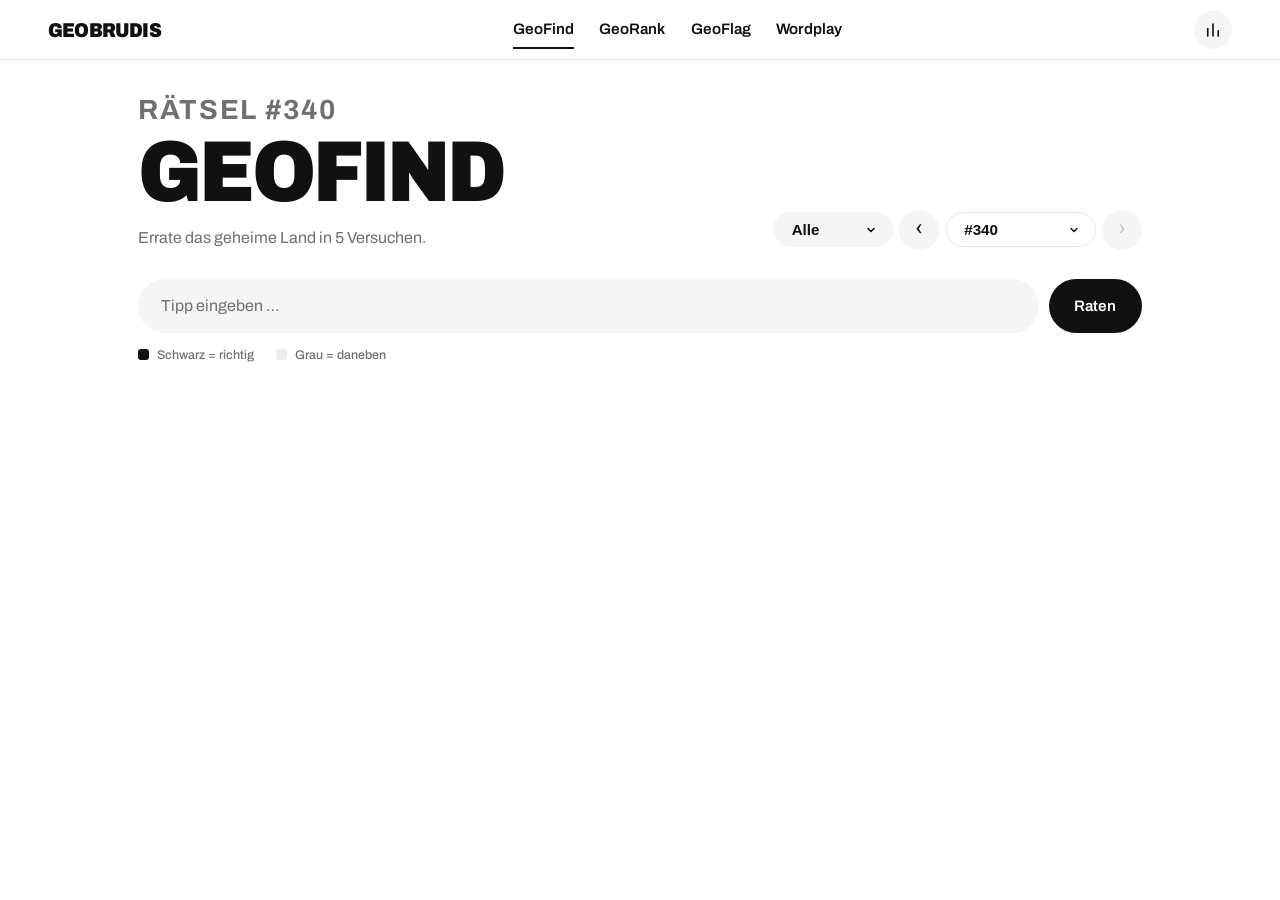
==== geoquiz/index.html @ 546e3125 "Wordplay: Tipp-Knopf Verrät ein Wort auf halbem Weg zum Ziel: liegt der beste eigene Treffer auf Ran" ====
<!doctype html>
<html lang="de">
<head>
<meta charset="utf-8">
<meta name="viewport" content="width=device-width, initial-scale=1, maximum-scale=1, user-scalable=no, viewport-fit=cover">
<title>Geobrudis</title>
<meta name="description" content="Vier tägliche Rätsel: Errate das geheime Land, den Spitzenplatz eines Landes, die Flagge — und bei Wordplay das gesuchte Wort.">
<link rel="icon" href="icon.svg" type="image/svg+xml">
<link rel="icon" href="apple-touch-icon.png" sizes="180x180">
<link rel="apple-touch-icon" href="apple-touch-icon.png">
<link rel="manifest" href="manifest.webmanifest">
<meta name="theme-color" content="#ffffff">
<meta name="apple-mobile-web-app-title" content="Geobrudis">
<meta name="application-name" content="Geobrudis">
<meta name="apple-mobile-web-app-capable" content="yes">
<meta name="mobile-web-app-capable" content="yes">
<meta name="apple-mobile-web-app-status-bar-style" content="default">
<link rel="preconnect" href="https://fonts.googleapis.com">
<link rel="preconnect" href="https://fonts.gstatic.com" crossorigin>
<link rel="stylesheet" href="https://fonts.googleapis.com/css2?family=Archivo:wdth,wght@62..125,400..900&display=swap" media="print" onload="this.media='all'">
<link rel="stylesheet" href="style.css">
</head>
<body>
<header class="top">
  <div class="brand">
    <img class="brand-logo" src="logo.svg" alt="Geobrudis" onload="this.closest('.brand').classList.add('has-logo')" onerror="this.remove()">
    <span class="brand-text">Geobrudis</span>
  </div>
  <nav class="tabs" role="tablist">
    <button class="tab active" data-view="daily" role="tab">GeoFind</button>
    <button class="tab" data-view="rankle" role="tab">GeoRank</button>
    <button class="tab" data-view="flag" role="tab">GeoFlag</button>
    <button class="tab" data-view="word" role="tab">Wordplay</button>
  </nav>
  <div class="top-actions">
    <button class="icon-btn" id="btn-stats" title="Statistik" aria-label="Statistik"><svg width="18" height="18" viewBox="0 0 24 24" fill="none" stroke="currentColor" stroke-width="2.2" stroke-linecap="round"><path d="M5 20V10M12 20V4M19 20v-7"/></svg></button>
  </div>
</header>

<main>
  <!-- ================= Land des Tages ================= -->
  <section id="view-daily" class="view active">
    <div class="view-head">
      <div>
        <h1 class="display"><span id="daily-num" class="num"></span>GeoFind</h1>
        <p class="sub" id="daily-sub">Errate das geheime Land in 5 Versuchen.</p>
      </div>
      <div class="nav" aria-label="Rätsel-Navigation">
        <select class="nav-pick nav-filter" id="daily-filter" aria-label="Filter">
          <option value="all">Alle</option>
          <option value="solved">Gelöst</option>
          <option value="open">Ungelöst</option>
        </select>
        <button class="nav-btn" id="daily-prev" aria-label="Vorheriges Rätsel">‹</button>
        <select class="nav-pick" id="daily-pick" aria-label="Rätsel wählen"></select>
        <button class="nav-btn" id="daily-next" aria-label="Nächstes Rätsel">›</button>
      </div>
    </div>

    <form id="guess-form" class="guess-form" autocomplete="off" role="search">
      <div class="combo">
        <input id="guess-input" type="search" name="q" placeholder="Tipp eingeben …" aria-label="Tipp" role="combobox" aria-autocomplete="list" autocomplete="off" autocorrect="off" autocapitalize="off" spellcheck="false" enterkeyhint="go" data-lpignore="true" data-1p-ignore data-form-type="other">
        <ul id="suggest" class="suggest" hidden></ul>
      </div>
      <button type="submit" class="primary" id="guess-btn">Raten</button>
    </form>
    <div class="legend">
      <span><i class="sq ok"></i> Schwarz = richtig</span>
      <span><i class="sq miss"></i> Grau = daneben</span>
    </div>

    <div id="daily-result" class="result" hidden></div>

    <div id="guesses" class="guesses"></div>
  </section>

  <!-- ================= GeoRankle ================= -->
  <section id="view-rankle" class="view">
    <div class="view-head">
      <div>
        <h1 class="display"><span id="rankle-num" class="num"></span>GeoRank</h1>
        <p class="sub">In welcher Kategorie steht das Land weltweit am weitesten vorn?</p>
      </div>
      <div class="nav" aria-label="Rätsel-Navigation">
        <select class="nav-pick nav-filter" id="rankle-filter" aria-label="Filter">
          <option value="all">Alle</option>
          <option value="solved">Gelöst</option>
          <option value="open">Ungelöst</option>
        </select>
        <button class="nav-btn" id="rankle-prev" aria-label="Vorheriges Rätsel">‹</button>
        <select class="nav-pick" id="rankle-pick" aria-label="Rätsel wählen"></select>
        <button class="nav-btn" id="rankle-next" aria-label="Nächstes Rätsel">›</button>
      </div>
    </div>

    <div id="rankle-board" class="rankle-board">
      <div class="rankle-status">
        <div class="rounds" id="rankle-rounds"></div>
        <div class="score"><strong id="rankle-score">0</strong>/ 800 Punkte</div>
      </div>

      <div class="flag-card" id="flag-card">
        <div class="flag-wrap" id="flag-wrap"></div>
        <div class="flag-meta">
          <h2 id="rankle-country" class="display"></h2>
          <p class="muted" id="rankle-country-sub"></p>
        </div>
      </div>

      <div id="cat-grid" class="cat-grid"></div>

    </div>

    <div id="rankle-result" class="result" hidden></div>
  </section>

  <!-- ================= GeoFlag ================= -->
  <section id="view-flag" class="view">
    <div class="view-head">
      <div>
        <h1 class="display"><span id="flag-num" class="num"></span>GeoFlag</h1>
        <p class="sub">Welches Land gehört zur Flagge?</p>
      </div>
      <div class="nav" aria-label="Rätsel-Navigation">
        <select class="nav-pick nav-filter" id="flag-filter" aria-label="Filter">
          <option value="all">Alle</option>
          <option value="solved">Gelöst</option>
          <option value="open">Ungelöst</option>
        </select>
        <button class="nav-btn" id="flag-prev" aria-label="Vorheriges Rätsel">‹</button>
        <select class="nav-pick" id="flag-pick" aria-label="Rätsel wählen"></select>
        <button class="nav-btn" id="flag-next" aria-label="Nächstes Rätsel">›</button>
      </div>
    </div>

    <div id="flag-board">
      <div class="rankle-status">
        <div class="rounds" id="flag-rounds"></div>
        <div class="score"><strong id="flag-score">0</strong>/ 10 richtig</div>
      </div>
      <div class="flag-card flag-quiz">
        <div class="flag-wrap" id="flag-quiz-wrap"></div>
        <div class="flag-meta">
          <h2 id="flag-quiz-title" class="display">Runde 1</h2>
          <p class="muted" id="flag-quiz-sub"></p>
        </div>
      </div>
      <div id="flag-answers" class="answers"></div>
    </div>

    <div id="flag-result" class="result" hidden></div>
  </section>

  <!-- ================= Wordplay ================= -->
  <section id="view-word" class="view">
    <div class="view-head">
      <div>
        <h1 class="display"><span id="word-num" class="num"></span>Wordplay</h1>
        <p class="sub">Errate das Wort. Je kleiner die Zahl, desto näher die Bedeutung.</p>
      </div>
      <div class="nav" aria-label="Rätsel-Navigation">
        <select class="nav-pick nav-filter" id="word-filter" aria-label="Filter">
          <option value="all">Alle</option>
          <option value="solved">Gelöst</option>
          <option value="open">Ungelöst</option>
        </select>
        <button class="nav-btn" id="word-prev" aria-label="Vorheriges Rätsel">‹</button>
        <select class="nav-pick" id="word-pick" aria-label="Rätsel wählen"></select>
        <button class="nav-btn" id="word-next" aria-label="Nächstes Rätsel">›</button>
      </div>
    </div>

    <form id="word-form" class="guess-form" autocomplete="off" role="search">
      <div class="combo">
        <input id="word-input" type="search" name="w" placeholder="lädt …" aria-label="Wort" disabled autocomplete="off" autocorrect="off" autocapitalize="off" spellcheck="false" enterkeyhint="go" data-lpignore="true" data-1p-ignore data-form-type="other">
      </div>
      <button type="submit" class="primary" id="word-btn" disabled>Raten</button>
      <button type="button" class="ghost" id="word-tip" disabled>Tipp</button>
      <button type="button" class="ghost" id="word-give" disabled>Auflösen</button>
    </form>

    <div id="word-list" class="wordlist"></div>

    <div id="word-result" class="result" hidden></div>
  </section>
</main>

<!-- Modals -->
<div class="modal" id="modal-stats" hidden>
  <div class="modal-box">
    <button class="modal-close" data-close>✕</button>
    <div id="stats-content"></div>
  </div>
</div>

<div id="toast" class="toast" hidden></div>

<script src="data.js"></script>
<script src="map.js"></script>
<script src="app.js"></script>
</body>
</html>
---- geoquiz/style.css ----
/* GeoQuiz – Look angelehnt an nike.com: Weiß, Schwarz, Grau, Volt als Akzent,
   große Versal-Headlines, Pill-Buttons, kaum Rahmen, viel Weißraum. */
:root {
  --bg: #ffffff;
  --surface: #f5f5f5;
  --surface2: #ececec;
  --line: #e5e5e5;
  --text: #111111;
  --muted: #707072;
  --volt: #d9ff3d;
  --volt-deep: #c4f000;
  --red: #d33a1a;
  --miss-text: #6e6e73;
  --pill: 999px;
  --r: 12px;
  --font: "Archivo", "Helvetica Now Display", "Helvetica Neue", Helvetica, Arial, sans-serif;
  color-scheme: light;
}

* { box-sizing: border-box; }
html, body { margin: 0; padding: 0; }
html { touch-action: manipulation; -webkit-text-size-adjust: 100%; }
body {
  font-family: var(--font);
  background: var(--bg);
  color: var(--text);
  min-height: 100vh;
  line-height: 1.5;
  font-size: 16px;
  -webkit-font-smoothing: antialiased;
}
button { font: inherit; cursor: pointer; touch-action: manipulation; -webkit-tap-highlight-color: transparent; color: inherit; }
input { font: inherit; }
h1, h2, h3 { margin: 0; text-wrap: balance; }
.muted { color: var(--muted); }
[hidden] { display: none !important; }
:focus-visible { outline: 2px solid var(--text); outline-offset: 3px; }
@media (prefers-reduced-motion: reduce) { *, *::before, *::after { animation: none !important; transition: none !important; } }

/* Typografie ---------------------------------------------------------- */
.display {
  font-weight: 900; text-transform: uppercase; letter-spacing: -.03em; line-height: .92;
  font-variation-settings: "wdth" 88;
}
.eyebrow { font-size: .75rem; font-weight: 600; text-transform: uppercase; letter-spacing: .12em; color: var(--muted); }

/* Header ------------------------------------------------------------- */
.top {
  display: flex; align-items: center; gap: 1.5rem;
  height: 60px; padding: 0 clamp(1rem, 4vw, 3rem);
  background: var(--bg); border-bottom: 1px solid var(--line);
  position: sticky; top: 0; z-index: 10;
}
.brand { display: flex; align-items: center; font-weight: 900; font-size: 1.25rem; letter-spacing: -.04em; text-transform: uppercase; white-space: nowrap; font-variation-settings: "wdth" 88; }
/* Liegt geoquiz/logo.svg (oder .png/.webp) vor, ersetzt es den Schriftzug */
.brand-logo { display: none; height: 30px; width: auto; max-width: 180px; }
.brand.has-logo .brand-logo { display: block; }
.brand.has-logo .brand-text { display: none; }
.tabs { display: flex; gap: 1.6rem; margin: 0 auto; }
.tab {
  border: 0; background: none; padding: .4rem 0; font-weight: 600; font-size: .95rem; white-space: nowrap;
  color: var(--text); position: relative;
}
.tab::after { content: ""; position: absolute; left: 0; right: 0; bottom: -2px; height: 2px; background: var(--text); transform: scaleX(0); transition: transform .18s ease; transform-origin: left; }
.tab:hover::after, .tab.active::after { transform: scaleX(1); }
.top-actions { display: flex; gap: .4rem; }
.icon-btn { border: 0; background: var(--surface); color: var(--text); border-radius: 50%; width: 38px; height: 38px; font-size: 1rem; display: grid; place-items: center; transition: background .15s; }
.icon-btn:hover { background: var(--surface2); }

/* Als Homescreen-App (iOS standalone) Platz für Statusleiste und Home-Indikator */
@supports (padding: env(safe-area-inset-top)) {
  .top { padding-top: env(safe-area-inset-top); height: calc(60px + env(safe-area-inset-top)); }
  main { padding-bottom: calc(4rem + env(safe-area-inset-bottom)); }
}

main { max-width: 1100px; margin: 0 auto; padding: 0 clamp(1rem, 4vw, 3rem) 4rem; }
.view { display: none; }
.view.active { display: block; }

/* Hero je Ansicht ----------------------------------------------------- */
.view-head { display: flex; justify-content: space-between; align-items: flex-end; gap: 1.5rem; flex-wrap: wrap; padding: 2.4rem 0 1.4rem; }
.view-head h1 { font-size: clamp(2.6rem, 8vw, 5.4rem); }
.view-head h1 .num { display: block; font-size: .32em; font-weight: 700; letter-spacing: .06em; color: var(--muted); margin-bottom: .35em; font-variation-settings: "wdth" 100; }
.sub { margin: .8rem 0 0; color: var(--muted); max-width: 46ch; font-size: 1rem; }
.nav { display: flex; align-items: center; gap: .4rem; }
.nav-btn { border: 0; background: var(--surface); color: var(--text); border-radius: 50%; width: 40px; height: 40px; font-size: 1.4rem; line-height: 1; display: grid; place-items: center; padding-bottom: 3px; transition: background .15s; }
.nav-btn:hover:not(:disabled) { background: var(--surface2); }
.nav-btn:disabled { color: #c6c6c8; cursor: not-allowed; }
.nav-pick { appearance: none; -webkit-appearance: none; border: 1.5px solid var(--line); background: var(--bg) url("data:image/svg+xml,%3Csvg xmlns='http://www.w3.org/2000/svg' width='12' height='12' viewBox='0 0 24 24' fill='none' stroke='%23111' stroke-width='3' stroke-linecap='round' stroke-linejoin='round'%3E%3Cpath d='M6 9l6 6 6-6'/%3E%3C/svg%3E") no-repeat right .9rem center; color: var(--text); padding: .5rem 2.2rem .5rem 1.1rem; border-radius: var(--pill); font-weight: 700; font-size: .95rem; cursor: pointer; min-width: 150px; font-variant-numeric: tabular-nums; transition: border-color .15s; }
.nav-pick:hover, .nav-pick:focus { border-color: var(--text); outline: none; }
.nav-filter { min-width: 0; background-color: var(--surface); border-color: transparent; font-weight: 600; }
.nav { flex-wrap: wrap; }
.chip-btn { border: 1.5px solid var(--line); background: var(--bg); color: var(--text); padding: .45rem 1.05rem; border-radius: var(--pill); font-weight: 600; font-size: .9rem; transition: border-color .15s, background .15s, color .15s; }
.chip-btn:hover { border-color: var(--text); }
.chip-btn.active { background: var(--text); border-color: var(--text); color: #fff; }

/* Buttons ------------------------------------------------------------- */
.primary { background: var(--text); color: #fff; border: 0; border-radius: var(--pill); padding: .85rem 1.6rem; font-weight: 600; font-size: .95rem; transition: background .15s, transform .12s; }
.primary:hover { background: #333; }
.primary:active { transform: scale(.98); }
.primary:disabled { background: #cacacb; cursor: not-allowed; }
.ghost { background: var(--bg); color: var(--text); border: 1.5px solid var(--line); border-radius: var(--pill); padding: .8rem 1.5rem; font-weight: 600; font-size: .95rem; transition: border-color .15s; }
.ghost:hover { border-color: var(--text); }
.ghost:disabled { color: #c6c6c8; border-color: var(--line); cursor: not-allowed; }
.ghost.armed { border-color: var(--red); color: var(--red); }

/* Eingabe -------------------------------------------------------------- */
.guess-form { display: flex; gap: .6rem; margin: .4rem 0 .8rem; }
.combo { position: relative; flex: 1; }
#guess-input, #word-input { width: 100%; font-size: 16px; padding: .9rem 1.4rem; border-radius: var(--pill); border: 1.5px solid transparent; background: var(--surface); color: var(--text); outline: none; transition: background .15s, border-color .15s; }
#guess-input::placeholder, #word-input::placeholder { color: var(--muted); }
#guess-input:hover, #word-input:hover { background: var(--surface2); }
#guess-input:focus, #word-input:focus { background: var(--bg); border-color: var(--text); }
#guess-input:disabled, #word-input:disabled { background: var(--surface); color: var(--muted); }
#guess-input::-webkit-search-decoration, #guess-input::-webkit-search-cancel-button, #guess-input::-webkit-search-results-button, #word-input::-webkit-search-decoration, #word-input::-webkit-search-cancel-button, #word-input::-webkit-search-results-button { -webkit-appearance: none; display: none; }
#guess-input:-webkit-autofill, #guess-input:-webkit-autofill:hover, #guess-input:-webkit-autofill:focus, #word-input:-webkit-autofill, #word-input:-webkit-autofill:hover, #word-input:-webkit-autofill:focus { -webkit-box-shadow: 0 0 0 1000px var(--surface) inset; -webkit-text-fill-color: var(--text); caret-color: var(--text); }
.suggest { position: absolute; left: .6rem; right: .6rem; top: calc(100% + 6px); z-index: 20; list-style: none; margin: 0; padding: .4rem; background: var(--bg); border: 1px solid var(--line); border-radius: 16px; box-shadow: 0 12px 32px rgba(0,0,0,.12); max-height: 300px; overflow-y: auto; }
.suggest li { padding: .6rem .9rem; border-radius: 10px; display: flex; gap: .6rem; align-items: center; cursor: pointer; font-weight: 500; }
.suggest li.sel, .suggest li:hover { background: var(--surface); }
.suggest .alias { color: var(--muted); font-size: .85em; margin-left: auto; font-weight: 400; }
.legend { display: flex; flex-wrap: wrap; gap: .4rem 1.4rem; color: var(--muted); font-size: .78rem; font-weight: 500; margin-bottom: 1.6rem; }
.sq { display: inline-block; width: 11px; height: 11px; border-radius: 3px; vertical-align: -1px; margin-right: 5px; }
.sq.ok { background: var(--text); } .sq.miss { background: var(--surface2); }

/* Tipp-Zeilen --------------------------------------------------------- */
.guesses { display: flex; flex-direction: column; gap: 1.4rem; }
.guess { animation: rise .32s cubic-bezier(.2,.7,.2,1); }
@keyframes rise { from { transform: translateY(10px); opacity: 0; } to { transform: none; opacity: 1; } }
.guess-title { display: flex; align-items: baseline; gap: .7rem; margin-bottom: .6rem; font-weight: 700; font-size: 1.15rem; letter-spacing: -.01em; }
.guess-title .mini-flag { width: 34px; height: 24px; border-radius: 3px; overflow: hidden; flex-shrink: 0; align-self: center; box-shadow: 0 0 0 1px rgba(0,0,0,.08); }
.guess-title .mini-flag svg { width: 100%; height: 100%; display: block; }
.guess-title .cap { color: var(--muted); font-weight: 400; font-size: .85rem; }
.cells { display: grid; grid-template-columns: repeat(6, minmax(0, 1fr)); gap: .4rem; }
.cell.wide { grid-column: span 2; }
.cell {
  border-radius: var(--r); padding: .55rem .4rem; min-height: 74px;
  display: flex; flex-direction: column; align-items: center; justify-content: center; text-align: center;
  background: var(--surface); color: var(--miss-text); font-size: .8rem; overflow: hidden;
}
.cell .lbl { font-size: .6rem; font-weight: 600; text-transform: uppercase; letter-spacing: .1em; opacity: .8; margin-bottom: .2rem; }
.cell .val { font-weight: 700; line-height: 1.2; overflow-wrap: anywhere; hyphens: auto; font-variant-numeric: tabular-nums; }
.cell .arrow { font-size: 1.1rem; line-height: 1; margin-top: .15rem; font-weight: 700; }
.cell.ok { background: var(--text); color: #fff; }
.chips { display: flex; flex-wrap: wrap; gap: 4px; justify-content: center; }
.chip { padding: 2px 8px; border-radius: var(--pill); background: rgba(0,0,0,.07); font-size: .7rem; font-weight: 600; white-space: nowrap; }
.cell.ok .chip { background: rgba(255,255,255,.18); }
.chip.hit { background: var(--text); color: #fff; }
.cell.ok .chip.hit { background: #fff; color: var(--text); }
.dot { display: inline-block; width: 9px; height: 9px; border-radius: 50%; margin-right: 4px; vertical-align: -1px; box-shadow: inset 0 0 0 1px rgba(0,0,0,.15); }
@media (max-width: 720px) {
  .cells { grid-template-columns: repeat(4, minmax(0, 1fr)); }
  .cell { min-height: 66px; font-size: .74rem; padding: .5rem .25rem; }
}

/* Ergebnis ------------------------------------------------------------ */
#daily-result { margin: 0 0 1.8rem; }
.result { margin-top: 2.4rem; padding: 2.4rem clamp(1rem, 4vw, 3rem); background: var(--surface); border-radius: 24px; animation: rise .35s cubic-bezier(.2,.7,.2,1); }
.result .big-flag { width: 200px; height: 150px; border-radius: 6px; overflow: hidden; margin: 0 auto 1.4rem; box-shadow: 0 16px 40px rgba(0,0,0,.14); }
.result .big-flag svg { width: 100%; height: 100%; display: block; }
.result h2 { text-align: center; font-size: clamp(1.8rem, 5vw, 3rem); }
.result .facts { display: flex; flex-wrap: wrap; justify-content: center; gap: .3rem 1.2rem; color: var(--muted); font-size: .9rem; margin: .9rem 0 1.4rem; }
.result .actions { display: flex; gap: .6rem; flex-wrap: wrap; justify-content: center; }
.countdown { text-align: center; color: var(--muted); margin-top: 1.2rem; font-size: .85rem; }
.countdown strong { color: var(--text); font-variant-numeric: tabular-nums; }

/* Statistik ----------------------------------------------------------- */
.stat-grid { display: grid; grid-template-columns: repeat(auto-fit, minmax(100px, 1fr)); gap: .5rem; margin: 1rem 0 1.6rem; }
.stat-grid div { background: var(--surface); border-radius: var(--r); padding: .9rem .6rem; text-align: center; }
.stat-grid strong { display: block; font-size: 1.8rem; font-weight: 900; letter-spacing: -.03em; line-height: 1; margin-bottom: .3rem; }
.stat-grid span { color: var(--muted); font-size: .72rem; text-transform: uppercase; letter-spacing: .08em; font-weight: 600; }
.dist { display: grid; grid-template-columns: auto 1fr; gap: .35rem .7rem; align-items: center; margin: .6rem 0; font-weight: 600; }
.dist .bar { background: var(--surface2); border-radius: 4px; height: 22px; min-width: 26px; color: var(--text); font-size: .8rem; font-weight: 700; display: flex; align-items: center; justify-content: flex-end; padding-right: 7px; }
.dist .bar.hl { background: var(--volt); }

/* GeoRankle ----------------------------------------------------------- */
.rankle-status { display: flex; justify-content: space-between; align-items: center; margin-bottom: 1.4rem; gap: 1rem; flex-wrap: wrap; }
.rounds { display: flex; gap: .35rem; }
.round-dot { width: 34px; height: 34px; border-radius: 50%; background: var(--surface); display: grid; place-items: center; font-size: .72rem; font-weight: 700; color: var(--muted); font-variant-numeric: tabular-nums; }
.round-dot.cur { background: var(--bg); box-shadow: inset 0 0 0 2px var(--text); color: var(--text); }
.round-dot.g { background: var(--text); color: #fff; }
.round-dot.y { background: var(--volt); color: var(--text); }
.round-dot.r { background: var(--red); color: #fff; }
.score { font-size: .9rem; font-weight: 600; color: var(--muted); }
.score strong { font-size: 1.9rem; font-weight: 900; letter-spacing: -.03em; color: var(--text); margin: 0 .2rem; font-variant-numeric: tabular-nums; }
.flag-card { display: flex; align-items: center; gap: clamp(1.2rem, 4vw, 3rem); margin-bottom: 1.6rem; }
.flag-wrap { width: 300px; max-width: 48%; aspect-ratio: 4 / 3; border-radius: 8px; overflow: hidden; flex-shrink: 0; box-shadow: 0 20px 50px rgba(0,0,0,.16); background: #000; }
.flag-wrap svg { width: 100%; height: 100%; display: block; }
.flag-meta h2 { font-size: clamp(2rem, 6vw, 4rem); }
.flag-meta p { margin: .6rem 0 0; }
.cat-grid { display: grid; grid-template-columns: repeat(auto-fill, minmax(160px, 1fr)); gap: .5rem; }
.cat {
  background: var(--bg); border: 1.5px solid var(--line); border-radius: var(--r); padding: .75rem .85rem; text-align: left;
  display: flex; flex-direction: column; gap: .15rem; min-height: 64px; transition: border-color .15s, background .15s;
}
.cat:hover:not(:disabled) { border-color: var(--text); }
.cat:disabled { cursor: not-allowed; background: var(--surface); border-color: transparent; color: var(--miss-text); }
.cat .cn { font-weight: 700; font-size: .92rem; overflow-wrap: anywhere; hyphens: auto; }
.cat { -webkit-touch-callout: none; user-select: none; -webkit-user-select: none; }
.cat-tip { position: fixed; z-index: 70; background: var(--text); color: #fff; padding: .55rem .8rem; border-radius: 10px; font-size: .82rem; line-height: 1.35; box-shadow: 0 10px 30px rgba(0,0,0,.25); pointer-events: none; animation: rise .15s ease; }
.cat .cd { color: var(--muted); font-size: .72rem; }
.cat:disabled .cd { color: var(--miss-text); }
.cat.used .cn { text-decoration: line-through; }
.reveal { margin-top: 1.6rem; padding-top: 1.4rem; border-top: 1px solid var(--line); animation: rise .3s cubic-bezier(.2,.7,.2,1); }
.reveal .headline { display: flex; align-items: center; gap: 1.2rem; flex-wrap: wrap; margin-bottom: 1rem; }
.pts { font-size: 2.2rem; font-weight: 900; letter-spacing: -.03em; padding: .3rem 1rem; border-radius: var(--r); background: var(--surface); font-variant-numeric: tabular-nums; }
.pts.g { background: var(--text); color: #fff; } .pts.y { background: var(--volt); } .pts.r { background: var(--red); color: #fff; }
.rank-table { width: 100%; border-collapse: collapse; font-size: .88rem; }
.rank-table td, .rank-table th { padding: .5rem .6rem; border-bottom: 1px solid var(--line); text-align: left; }
.rank-table th { color: var(--muted); font-weight: 600; font-size: .68rem; text-transform: uppercase; letter-spacing: .1em; }
.rank-table tr.pick { background: var(--surface); }
.rank-table tr.best { background: var(--volt); }
.rank-table tr.used td { color: var(--miss-text); text-decoration: line-through; }
.rank-table .r { font-weight: 800; white-space: nowrap; font-variant-numeric: tabular-nums; }
.rank-table .v { text-align: right; white-space: nowrap; font-variant-numeric: tabular-nums; }
.table-wrap { overflow: auto; max-height: 360px; border-radius: var(--r); border: 1px solid var(--line); margin: .8rem 0; }
.rounds-summary { display: grid; grid-template-columns: repeat(auto-fill, minmax(230px, 1fr)); gap: .5rem; margin: 1.2rem 0; }
.rs { background: var(--bg); border-radius: var(--r); padding: .7rem .8rem; display: flex; gap: .7rem; align-items: center; }
.rs .mini-flag { width: 44px; height: 33px; border-radius: 3px; overflow: hidden; flex-shrink: 0; box-shadow: 0 0 0 1px rgba(0,0,0,.08); }
.rs .mini-flag svg { width: 100%; height: 100%; display: block; }
.rs .rs-body { font-size: .8rem; line-height: 1.3; min-width: 0; color: var(--muted); }
.rs .rs-body strong { display: block; color: var(--text); }
.rs .rs-pts { margin-left: auto; font-weight: 900; font-size: 1.3rem; letter-spacing: -.02em; font-variant-numeric: tabular-nums; }
.rs-pts.g { color: var(--text); } .rs-pts.y { color: var(--volt-deep); } .rs-pts.r { color: var(--red); }

/* Weltranking-Panel im GeoRank-Ergebnis --------------------------------- */
.rank-link { border: 0; background: none; padding: 0; font: inherit; color: inherit; text-decoration: underline; text-decoration-color: var(--line); text-underline-offset: 3px; cursor: pointer; text-align: left; }
.rank-link:hover, .rank-link.open { text-decoration-color: var(--text); color: var(--text); }
.rank-link.open { font-weight: 700; }
.rank-panel { background: var(--bg); border-radius: var(--r); padding: .9rem 1rem; margin: .2rem 0 1rem; animation: rise .25s cubic-bezier(.2,.7,.2,1); }
.rank-panel-head { display: flex; align-items: center; gap: .7rem; flex-wrap: wrap; margin-bottom: .6rem; }
.rank-panel-head strong { font-size: 1.05rem; }
.rank-panel-head .muted { font-size: .8rem; }
.rank-panel-head .icon-btn.small { margin-left: auto; width: 32px; height: 32px; font-size: .9rem; }
.rank-search { width: 100%; font-size: 16px; padding: .55rem .9rem; margin-bottom: .5rem; border-radius: var(--pill); border: 1.5px solid transparent; background: var(--surface); color: var(--text); outline: none; }
.rank-search:focus { background: var(--bg); border-color: var(--text); }
.rank-search::-webkit-search-decoration, .rank-search::-webkit-search-cancel-button { -webkit-appearance: none; display: none; }
.rank-list { position: relative; max-height: 360px; overflow-y: auto; border: 1px solid var(--line); border-radius: 10px; font-size: .88rem; font-variant-numeric: tabular-nums; }
.rank-row { display: grid; grid-template-columns: 3.4rem 1fr auto; gap: .6rem; padding: .35rem .7rem; border-bottom: 1px solid var(--line); align-items: center; }
.rank-row:last-child { border-bottom: 0; }
.rank-no { font-weight: 800; color: var(--muted); }
.rank-val { color: var(--muted); white-space: nowrap; }
.rank-row.peer { background: var(--surface); }
.rank-row.me { background: var(--text); color: #fff; font-weight: 700; }
.rank-row.me .rank-no, .rank-row.me .rank-val { color: #fff; }
/* Wordplay ------------------------------------------------------------ */
.wordlist { display: flex; flex-direction: column; gap: .3rem; }

.wrow { position: relative; display: flex; align-items: center; justify-content: space-between; gap: 1rem; padding: .7rem 1.05rem; border-radius: var(--r); background: var(--surface); overflow: hidden; font-weight: 700; animation: rise .3s cubic-bezier(.2,.7,.2,1); }
.wrow::before { content: ""; position: absolute; left: 0; top: 0; bottom: 0; width: var(--p); background: var(--volt); }
.wrow span { position: relative; overflow-wrap: anywhere; }
.wrow .wr { font-variant-numeric: tabular-nums; }
.wrow .wr i { font-style: normal; font-size: .72em; font-weight: 600; letter-spacing: .08em; text-transform: uppercase; color: var(--muted); margin-right: .6rem; }
.wrow.now .wr i, .wrow.hit .wr i { color: rgba(255,255,255,.7); }
/* .now = der zuletzt geratene Tipp, bis der nächste kommt */
.wrow.now, .wrow.hit { background: var(--text); color: #fff; }
.wrow.now::before, .wrow.hit::before { display: none; }

/* GeoFlag ------------------------------------------------------------- */
.answers { display: grid; grid-template-columns: repeat(2, minmax(0, 1fr)); gap: .5rem; }
.ans { background: var(--bg); border: 1.5px solid var(--line); border-radius: var(--r); padding: .95rem 1rem; text-align: left; font-weight: 700; font-size: 1rem; transition: border-color .15s, background .15s, color .15s; }
.ans:hover:not(:disabled) { border-color: var(--text); }
.ans:disabled { cursor: default; }
.ans.right { background: var(--text); border-color: var(--text); color: #fff; }
.ans.wrong { background: var(--red); border-color: var(--red); color: #fff; }
.ans.dim { color: var(--miss-text); background: var(--surface); border-color: transparent; }
.flag-quiz .flag-wrap { background: #fff; }
.fr { background: var(--bg); border-radius: var(--r); padding: .7rem .8rem; display: flex; gap: .7rem; align-items: center; }
.fr .mini-flag { width: 44px; height: 33px; border-radius: 3px; overflow: hidden; flex-shrink: 0; box-shadow: 0 0 0 1px rgba(0,0,0,.08); }
.fr .mini-flag svg { width: 100%; height: 100%; display: block; }
.fr .fr-body { font-size: .85rem; line-height: 1.3; min-width: 0; color: var(--muted); }
.fr .fr-body strong { display: block; color: var(--text); }
.fr .fr-mark { margin-left: auto; font-weight: 900; font-size: 1.2rem; }
.fr-mark.g { color: var(--text); } .fr-mark.r { color: var(--red); }
@media (max-width: 600px) {
  .flag-card.flag-quiz { flex-direction: row; align-items: center; gap: .9rem; }
  .flag-card.flag-quiz .flag-wrap { width: 46%; max-width: 46%; }
  .flag-card.flag-quiz h2 { font-size: 1.5rem; }
  .answers { grid-template-columns: repeat(2, minmax(0, 1fr)); gap: .4rem; }
  .ans { padding: .7rem .75rem; font-size: .88rem; line-height: 1.25; overflow-wrap: anywhere; hyphens: auto; }
}

/* Modals / Toast / Footer -------------------------------------------- */
.modal { position: fixed; inset: 0; background: rgba(17,17,17,.45); display: flex; align-items: center; justify-content: center; z-index: 50; padding: 1rem; }
.modal-box { background: var(--bg); border-radius: 24px; padding: 2rem; max-width: 580px; width: 100%; max-height: 90vh; overflow-y: auto; position: relative; box-shadow: 0 30px 80px rgba(0,0,0,.25); }
.modal-box h2 { font-size: 1.6rem; font-weight: 900; letter-spacing: -.03em; text-transform: uppercase; margin-bottom: .8rem; }
.modal-box p, .modal-box li { color: #333; font-size: .95rem; }
.modal-close { position: absolute; top: 1rem; right: 1rem; border: 0; background: var(--surface); border-radius: 50%; width: 36px; height: 36px; }
.toast { position: fixed; bottom: 1.5rem; left: 50%; transform: translateX(-50%); background: var(--text); color: #fff; padding: .7rem 1.2rem; border-radius: var(--pill); font-weight: 600; z-index: 60; box-shadow: 0 10px 30px rgba(0,0,0,.2); }

@media (max-width: 600px) {
  .top { height: auto; flex-wrap: wrap; gap: .6rem 1rem; padding: calc(.7rem + env(safe-area-inset-top, 0px)) 1rem .7rem; }
  .brand { order: 1; }
  .brand-logo { height: 26px; max-width: 150px; }
  .top-actions { order: 2; margin-left: auto; }
  .tabs { order: 3; width: 100%; margin: 0; gap: 1.4rem; }
  .view-head { padding-top: 1.6rem; }
  .result { padding: 1.8rem 1.2rem; border-radius: 18px; }
  .nav { gap: .3rem; }
  .nav-btn { width: 36px; height: 36px; }
  .nav-pick { min-width: 0; padding: .45rem 1.9rem .45rem .9rem; background-position: right .7rem center; }
  .nav-pick:not(.nav-filter) { min-width: 108px; }

  /* Wordplay: drei Elemente nebeneinander lassen dem Eingabefeld zu wenig Platz */
  #word-form { flex-wrap: wrap; }
  #word-form .combo { flex-basis: 100%; }
  #word-form .primary, #word-form .ghost { flex: 1; padding-left: 1rem; padding-right: 1rem; }

  /* GeoRankle: Flagge, Name und die 8 Kategorien nach dem Scrollen auf einen Blick */
  .rankle-status { margin-bottom: .8rem; }
  .round-dot { width: 28px; height: 28px; font-size: .65rem; }
  .flag-card { flex-direction: column; align-items: flex-start; gap: .8rem; margin-bottom: 1rem; }
  .flag-wrap { width: 56%; max-width: 56%; box-shadow: 0 10px 26px rgba(0,0,0,.14); }
  .flag-meta h2 { font-size: 1.9rem; }
  .flag-meta p { font-size: .85rem; margin-top: .25rem; }
  .cat-grid { grid-template-columns: repeat(2, minmax(0, 1fr)); gap: .45rem; }
  .cat { min-height: 0; padding: .6rem .75rem; justify-content: center; }
  .cat .cn { font-size: .88rem; line-height: 1.25; }
  .cat .cd { display: none; }
}

/* Kleine Karte im GeoFind-Ergebnis */
.geo-map { margin: 1.4rem auto .4rem; max-width: 700px; border-radius: 18px; overflow: hidden; background: #dce8ea; }
.geo-map svg { display: block; width: 100%; height: auto; }
.map-lbl text {
  font-family: inherit; font-size: 19px; font-weight: 700; letter-spacing: .04em;
  fill: #7a7367; text-anchor: middle; paint-order: stroke; stroke: #f2efe6; stroke-width: 6px; stroke-linejoin: round;
}
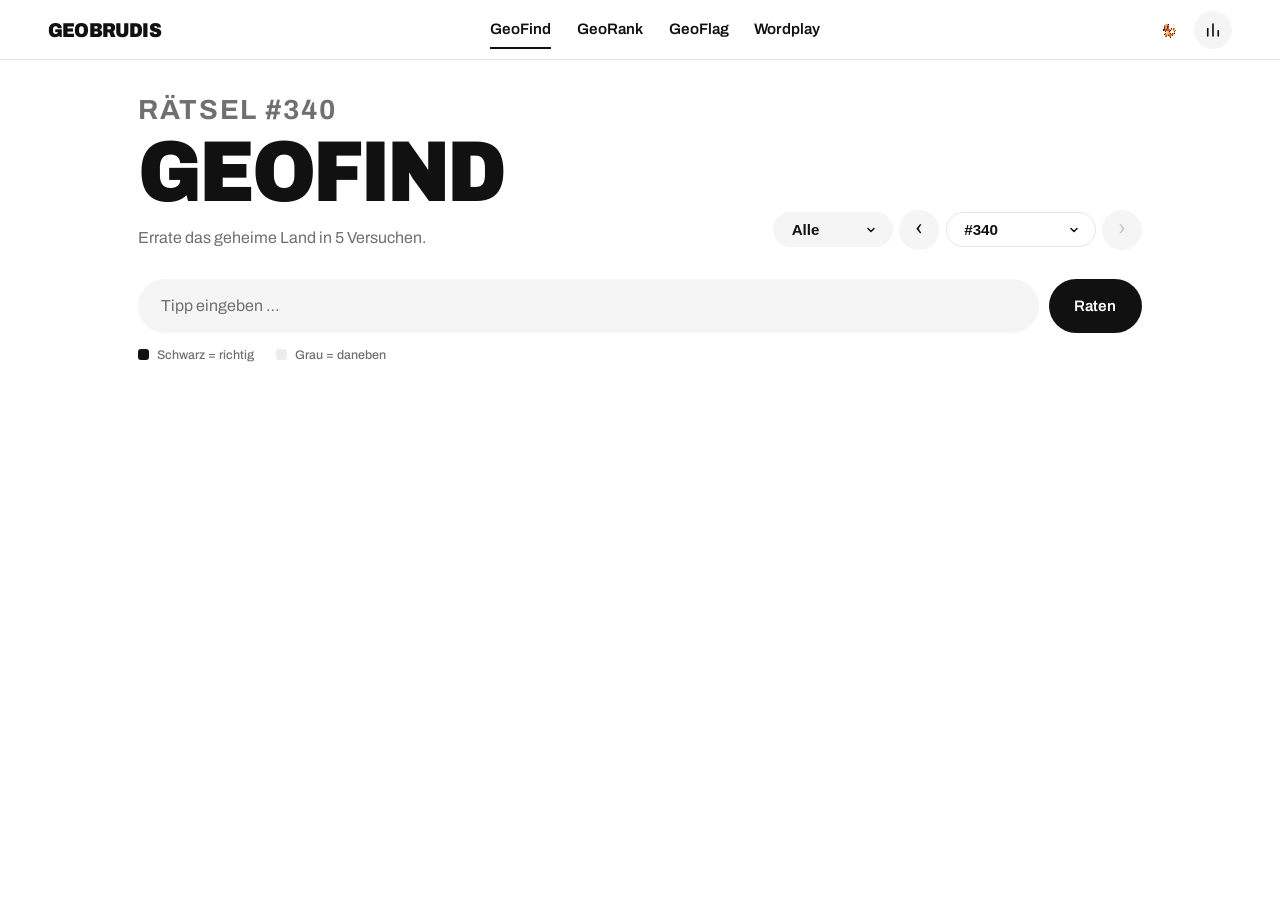
==== commit b7567d5e: "Pokebrudis: dieselben Spiele mit den ersten 150 Pokémon Unter poke/ liegt eine zweite Seite mit Poke" ====
--- a/geoquiz/index.html
+++ b/geoquiz/index.html
@@ -4,7 +4,7 @@
 <meta charset="utf-8">
 <meta name="viewport" content="width=device-width, initial-scale=1, maximum-scale=1, user-scalable=no, viewport-fit=cover">
 <title>Geobrudis</title>
-<meta name="description" content="Vier tägliche Rätsel: Errate das geheime Land, den Spitzenplatz eines Landes, die Flagge — und bei Wordplay das gesuchte Wort.">
+<meta name="description" content="Vier tägliche Rätsel: Errate das geheime Land, den Spitzenplatz eines Landes, die Flagge — und bei Wordplay das gesuchte Wort. Dazu Pokebrudis mit den ersten 150 Pokémon.">
 <link rel="icon" href="icon.svg" type="image/svg+xml">
 <link rel="icon" href="apple-touch-icon.png" sizes="180x180">
 <link rel="apple-touch-icon" href="apple-touch-icon.png">
@@ -33,6 +33,7 @@
     <button class="tab" data-view="word" role="tab">Wordplay</button>
   </nav>
   <div class="top-actions">
+    <a class="icon-btn poke" href="poke/" title="Zu Pokebrudis" aria-label="Zu Pokebrudis"><img src="poke/sprites/4.png" alt="" width="96" height="96"></a>
     <button class="icon-btn" id="btn-stats" title="Statistik" aria-label="Statistik"><svg width="18" height="18" viewBox="0 0 24 24" fill="none" stroke="currentColor" stroke-width="2.2" stroke-linecap="round"><path d="M5 20V10M12 20V4M19 20v-7"/></svg></button>
   </div>
 </header>
--- a/geoquiz/style.css
+++ b/geoquiz/style.css
@@ -107,13 +107,13 @@
 /* Eingabe -------------------------------------------------------------- */
 .guess-form { display: flex; gap: .6rem; margin: .4rem 0 .8rem; }
 .combo { position: relative; flex: 1; }
-#guess-input, #word-input { width: 100%; font-size: 16px; padding: .9rem 1.4rem; border-radius: var(--pill); border: 1.5px solid transparent; background: var(--surface); color: var(--text); outline: none; transition: background .15s, border-color .15s; }
-#guess-input::placeholder, #word-input::placeholder { color: var(--muted); }
-#guess-input:hover, #word-input:hover { background: var(--surface2); }
-#guess-input:focus, #word-input:focus { background: var(--bg); border-color: var(--text); }
-#guess-input:disabled, #word-input:disabled { background: var(--surface); color: var(--muted); }
-#guess-input::-webkit-search-decoration, #guess-input::-webkit-search-cancel-button, #guess-input::-webkit-search-results-button, #word-input::-webkit-search-decoration, #word-input::-webkit-search-cancel-button, #word-input::-webkit-search-results-button { -webkit-appearance: none; display: none; }
-#guess-input:-webkit-autofill, #guess-input:-webkit-autofill:hover, #guess-input:-webkit-autofill:focus, #word-input:-webkit-autofill, #word-input:-webkit-autofill:hover, #word-input:-webkit-autofill:focus { -webkit-box-shadow: 0 0 0 1000px var(--surface) inset; -webkit-text-fill-color: var(--text); caret-color: var(--text); }
+#guess-input, #find-input, #play-input, #word-input { width: 100%; font-size: 16px; padding: .9rem 1.4rem; border-radius: var(--pill); border: 1.5px solid transparent; background: var(--surface); color: var(--text); outline: none; transition: background .15s, border-color .15s; }
+#guess-input::placeholder, #find-input::placeholder, #play-input::placeholder, #word-input::placeholder { color: var(--muted); }
+#guess-input:hover, #find-input:hover, #play-input:hover, #word-input:hover { background: var(--surface2); }
+#guess-input:focus, #find-input:focus, #play-input:focus, #word-input:focus { background: var(--bg); border-color: var(--text); }
+#guess-input:disabled, #find-input:disabled, #play-input:disabled, #word-input:disabled { background: var(--surface); color: var(--muted); }
+#guess-input::-webkit-search-decoration, #find-input::-webkit-search-decoration, #play-input::-webkit-search-decoration, #guess-input::-webkit-search-cancel-button, #find-input::-webkit-search-cancel-button, #play-input::-webkit-search-cancel-button, #guess-input::-webkit-search-results-button, #find-input::-webkit-search-results-button, #play-input::-webkit-search-results-button, #word-input::-webkit-search-decoration, #word-input::-webkit-search-cancel-button, #word-input::-webkit-search-results-button { -webkit-appearance: none; display: none; }
+#guess-input:-webkit-autofill, #find-input:-webkit-autofill, #play-input:-webkit-autofill, #guess-input:-webkit-autofill:hover, #find-input:-webkit-autofill:hover, #play-input:-webkit-autofill:hover, #guess-input:-webkit-autofill:focus, #find-input:-webkit-autofill:focus, #play-input:-webkit-autofill:focus, #word-input:-webkit-autofill, #word-input:-webkit-autofill:hover, #word-input:-webkit-autofill:focus { -webkit-box-shadow: 0 0 0 1000px var(--surface) inset; -webkit-text-fill-color: var(--text); caret-color: var(--text); }
 .suggest { position: absolute; left: .6rem; right: .6rem; top: calc(100% + 6px); z-index: 20; list-style: none; margin: 0; padding: .4rem; background: var(--bg); border: 1px solid var(--line); border-radius: 16px; box-shadow: 0 12px 32px rgba(0,0,0,.12); max-height: 300px; overflow-y: auto; }
 .suggest li { padding: .6rem .9rem; border-radius: 10px; display: flex; gap: .6rem; align-items: center; cursor: pointer; font-weight: 500; }
 .suggest li.sel, .suggest li:hover { background: var(--surface); }
@@ -242,6 +242,19 @@
 .rank-row.peer { background: var(--surface); }
 .rank-row.me { background: var(--text); color: #fff; font-weight: 700; }
 .rank-row.me .rank-no, .rank-row.me .rank-val { color: #fff; }
+/* Pokebrudis: Sprites sind 96x96-Pixelbilder, nie weichzeichnen ------- */
+.mini-sprite, .big-sprite, .row-sprite, .icon-btn.poke img { image-rendering: pixelated; display: block; }
+.icon-btn.poke { background: none; }
+.icon-btn.poke img { width: 32px; height: 32px; }
+.icon-btn.poke:hover img { transform: scale(1.08); }
+a.icon-btn { text-decoration: none; }
+.guess-title .mini-sprite { width: 44px; height: 44px; flex-shrink: 0; align-self: center; }
+.big-sprite { width: 160px; height: 160px; margin: 0 auto .6rem; }
+.poke-wrap { width: 160px; max-width: 40%; aspect-ratio: 1; display: grid; place-items: center; background: var(--surface); border-radius: var(--r); box-shadow: none; }
+.poke-wrap .big-sprite { margin: 0; }
+.rs .mini-sprite { width: 44px; height: 44px; flex-shrink: 0; }
+.wrow .row-sprite { width: 32px; height: 32px; display: inline-block; vertical-align: -10px; margin-right: .5rem; }
+
 /* Wordplay ------------------------------------------------------------ */
 .wordlist { display: flex; flex-direction: column; gap: .3rem; }
 
@@ -300,10 +313,12 @@
   .nav-pick { min-width: 0; padding: .45rem 1.9rem .45rem .9rem; background-position: right .7rem center; }
   .nav-pick:not(.nav-filter) { min-width: 108px; }
 
-  /* Wordplay: drei Elemente nebeneinander lassen dem Eingabefeld zu wenig Platz */
-  #word-form { flex-wrap: wrap; }
-  #word-form .combo { flex-basis: 100%; }
-  #word-form .primary, #word-form .ghost { flex: 1; padding-left: 1rem; padding-right: 1rem; }
+  /* Wordplay und PokePlay: drei Elemente nebeneinander lassen dem Eingabefeld
+     zu wenig Platz, also Feld oben, Knöpfe darunter */
+  #word-form, #play-form { flex-wrap: wrap; }
+  #word-form .combo, #play-form .combo { flex-basis: 100%; }
+  #word-form .primary, #word-form .ghost,
+  #play-form .primary, #play-form .ghost { flex: 1; padding-left: 1rem; padding-right: 1rem; }
 
   /* GeoRankle: Flagge, Name und die 8 Kategorien nach dem Scrollen auf einen Blick */
   .rankle-status { margin-bottom: .8rem; }
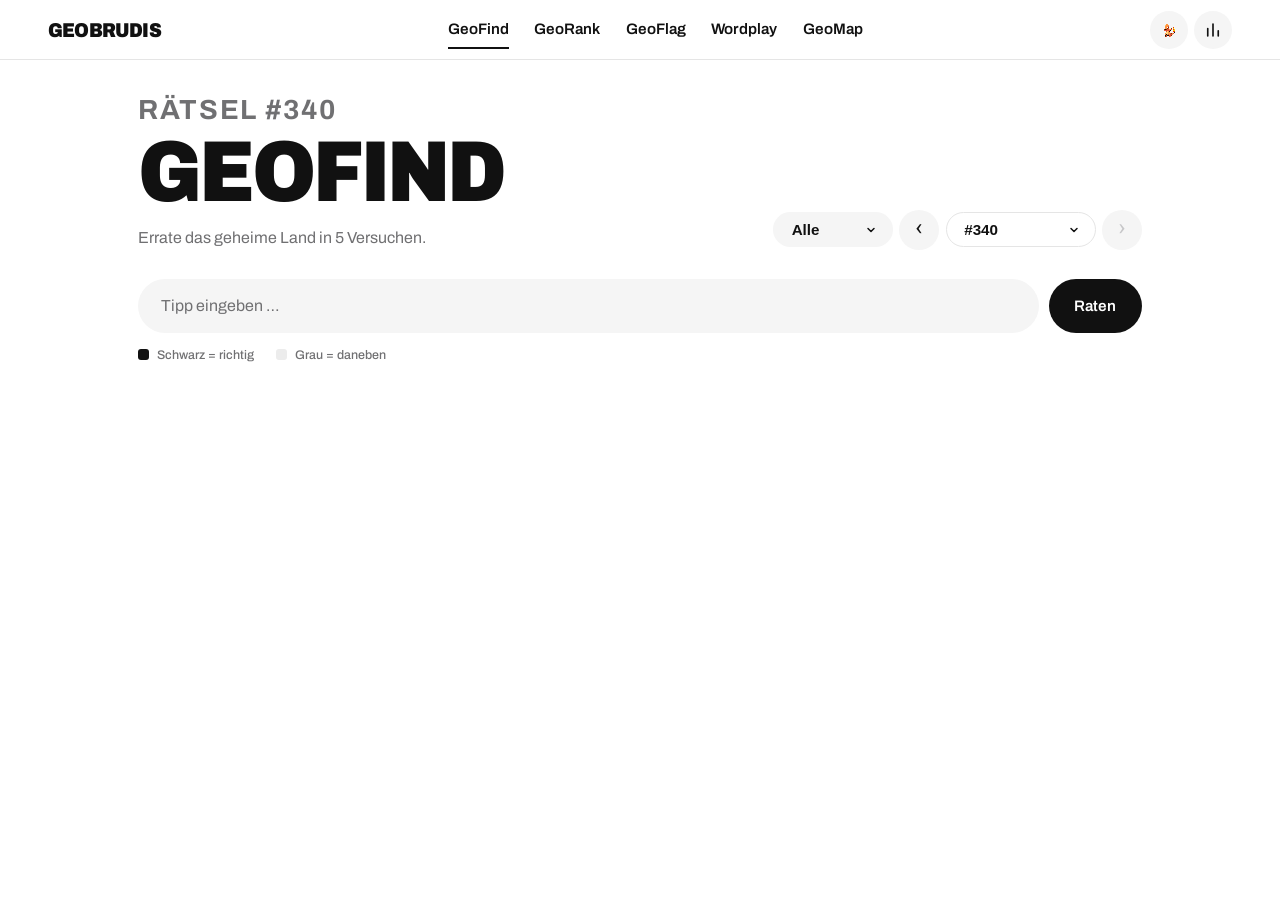
==== commit 99346677: "GeoMap: Städte auf der Deutschlandkarte platzieren Fünftes Spiel bei Geobrudis. Acht Runden, je eine" ====
--- a/geoquiz/index.html
+++ b/geoquiz/index.html
@@ -31,6 +31,7 @@
     <button class="tab" data-view="rankle" role="tab">GeoRank</button>
     <button class="tab" data-view="flag" role="tab">GeoFlag</button>
     <button class="tab" data-view="word" role="tab">Wordplay</button>
+    <button class="tab" data-view="map" role="tab">GeoMap</button>
   </nav>
   <div class="top-actions">
     <a class="icon-btn poke" href="poke/" title="Zu Pokebrudis" aria-label="Zu Pokebrudis"><img src="poke/sprites/4.png" alt="" width="96" height="96"></a>
@@ -150,6 +151,41 @@
     </div>
 
     <div id="flag-result" class="result" hidden></div>
+  </section>
+
+  <!-- ================= GeoMap ================= -->
+  <section id="view-map" class="view">
+    <div class="view-head">
+      <div>
+        <h1 class="display"><span id="map-num" class="num"></span>GeoMap</h1>
+        <p class="sub">Tippe die genannte Stadt auf der Karte an. Punkte gibt es nach Luftlinie.</p>
+      </div>
+      <div class="nav" aria-label="Rätsel-Navigation">
+        <select class="nav-pick nav-filter" id="map-filter" aria-label="Filter">
+          <option value="all">Alle</option>
+          <option value="solved">Gelöst</option>
+          <option value="open">Ungelöst</option>
+        </select>
+        <button class="nav-btn" id="map-prev" aria-label="Vorheriges Rätsel">‹</button>
+        <select class="nav-pick" id="map-pick" aria-label="Rätsel wählen"></select>
+        <button class="nav-btn" id="map-next" aria-label="Nächstes Rätsel">›</button>
+      </div>
+    </div>
+
+    <div id="map-board">
+      <div class="rankle-status">
+        <div class="rounds" id="map-rounds"></div>
+        <div class="score"><strong id="map-score">0</strong>/ 800 Punkte</div>
+      </div>
+      <div class="map-ask">
+        <h2 class="display" id="map-city"></h2>
+        <p class="muted" id="map-hint">Tippe auf die Karte</p>
+      </div>
+      <div class="map-wrap" id="map-wrap"></div>
+      <div class="map-actions"><button class="primary" id="map-set" disabled>Setzen</button></div>
+    </div>
+
+    <div id="map-result" class="result" hidden></div>
   </section>
 
   <!-- ================= Wordplay ================= -->
@@ -197,6 +233,7 @@
 <div id="toast" class="toast" hidden></div>
 
 <script src="data.js"></script>
+<script src="geomap.js"></script>
 <script src="map.js"></script>
 <script src="app.js"></script>
 </body>
--- a/geoquiz/style.css
+++ b/geoquiz/style.css
@@ -242,10 +242,25 @@
 .rank-row.peer { background: var(--surface); }
 .rank-row.me { background: var(--text); color: #fff; font-weight: 700; }
 .rank-row.me .rank-no, .rank-row.me .rank-val { color: #fff; }
+/* GeoMap --------------------------------------------------------------- */
+.map-ask { text-align: center; margin: 1rem 0 .8rem; }
+.map-ask h2 { font-size: clamp(1.7rem, 6vw, 2.8rem); }
+.map-ask p { margin: .3rem 0 0; font-size: .9rem; font-variant-numeric: tabular-nums; }
+.map-wrap { max-width: 460px; margin: 0 auto; }
+.map-wrap svg { width: 100%; height: auto; display: block; cursor: crosshair; touch-action: manipulation; }
+.map-land path { fill: var(--surface2); stroke: var(--bg); stroke-width: 2.5; stroke-linejoin: round; }
+.map-line { stroke: var(--text); stroke-width: 3; stroke-dasharray: 9 7; }
+.map-pin { fill: var(--volt); stroke: var(--text); stroke-width: 3.5; }
+.map-true { fill: var(--text); }
+.map-label { font-size: 30px; font-weight: 700; text-anchor: middle; fill: var(--text); paint-order: stroke; stroke: var(--bg); stroke-width: 6px; }
+.map-actions { display: flex; justify-content: center; margin-top: 1.2rem; }
+.result .map-wrap { margin: 1.2rem auto; }
+.result .map-wrap svg { cursor: default; }
+.result .map-land path { fill: var(--bg); stroke: var(--surface2); }   /* heller Grund im Ergebniskasten */
+
 /* Pokebrudis: Sprites sind 96x96-Pixelbilder, nie weichzeichnen ------- */
 .mini-sprite, .big-sprite, .row-sprite, .icon-btn.poke img { image-rendering: pixelated; display: block; }
-.icon-btn.poke { background: none; }
-.icon-btn.poke img { width: 32px; height: 32px; }
+.icon-btn.poke img { width: 30px; height: 30px; }
 .icon-btn.poke:hover img { transform: scale(1.08); }
 a.icon-btn { text-decoration: none; }
 .guess-title .mini-sprite { width: 44px; height: 44px; flex-shrink: 0; align-self: center; }
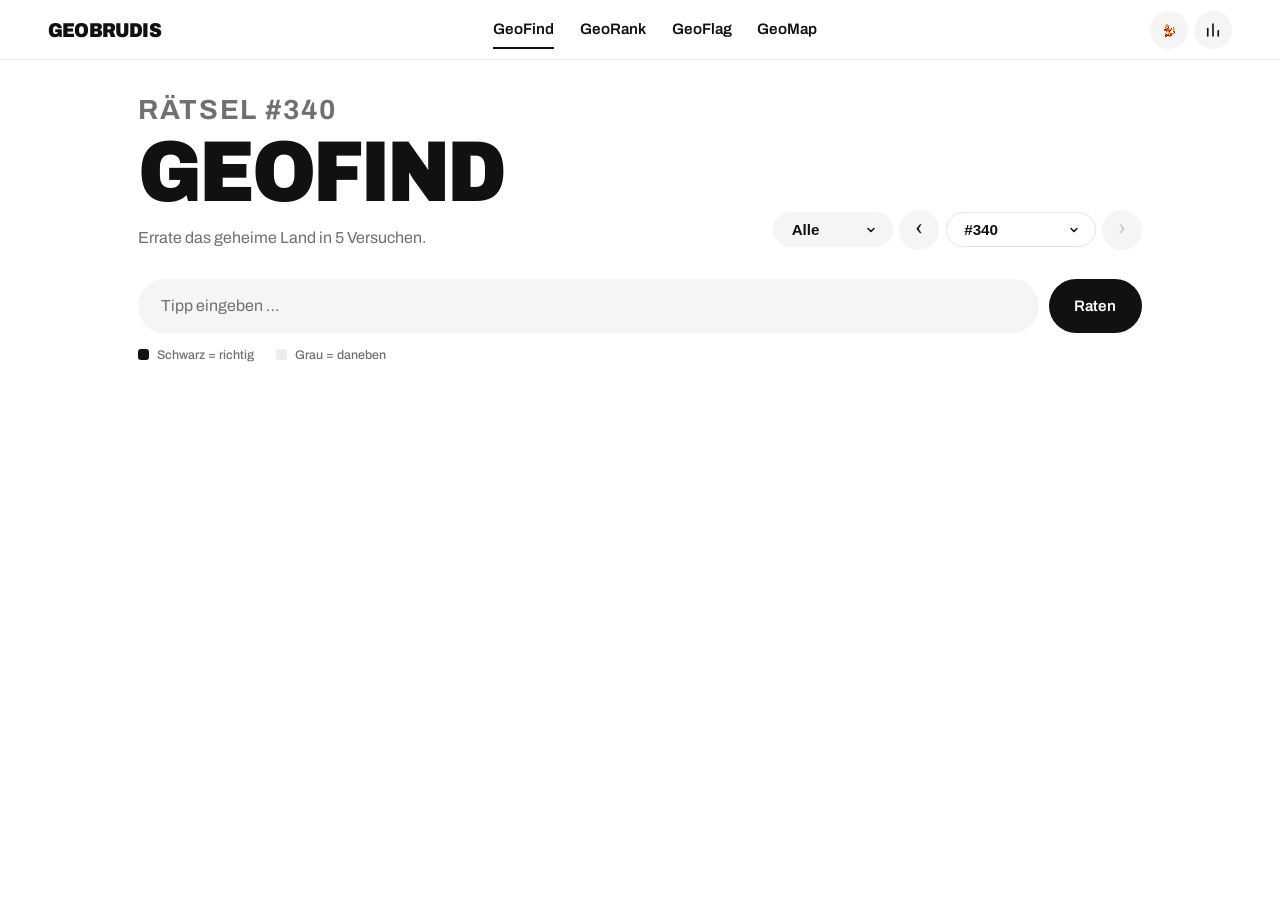
==== commit dab8d406: "Drei Bereiche im Kreis, Wordplay zieht aus Geobrudis aus Der Knopf oben rechts schaltet jetzt reihum" ====
--- a/geoquiz/index.html
+++ b/geoquiz/index.html
@@ -4,7 +4,7 @@
 <meta charset="utf-8">
 <meta name="viewport" content="width=device-width, initial-scale=1, maximum-scale=1, user-scalable=no, viewport-fit=cover">
 <title>Geobrudis</title>
-<meta name="description" content="Vier tägliche Rätsel: Errate das geheime Land, den Spitzenplatz eines Landes, die Flagge — und bei Wordplay das gesuchte Wort. Dazu Pokebrudis mit den ersten 150 Pokémon.">
+<meta name="description" content="Vier tägliche Geografie-Rätsel: Errate das geheime Land, den Spitzenplatz eines Landes, die Flagge und die Lage deutscher Städte.">
 <link rel="icon" href="icon.svg" type="image/svg+xml">
 <link rel="icon" href="apple-touch-icon.png" sizes="180x180">
 <link rel="apple-touch-icon" href="apple-touch-icon.png">
@@ -30,11 +30,10 @@
     <button class="tab active" data-view="daily" role="tab">GeoFind</button>
     <button class="tab" data-view="rankle" role="tab">GeoRank</button>
     <button class="tab" data-view="flag" role="tab">GeoFlag</button>
-    <button class="tab" data-view="word" role="tab">Wordplay</button>
     <button class="tab" data-view="map" role="tab">GeoMap</button>
   </nav>
   <div class="top-actions">
-    <a class="icon-btn poke" href="poke/" title="Zu Pokebrudis" aria-label="Zu Pokebrudis"><img src="poke/sprites/4.png" alt="" width="96" height="96"></a>
+    <a class="icon-btn poke" href="poke/" title="Weiter zu Pokebrudis" aria-label="Weiter zu Pokebrudis"><img src="poke/sprites/4.png" alt="" width="96" height="96"></a>
     <button class="icon-btn" id="btn-stats" title="Statistik" aria-label="Statistik"><svg width="18" height="18" viewBox="0 0 24 24" fill="none" stroke="currentColor" stroke-width="2.2" stroke-linecap="round"><path d="M5 20V10M12 20V4M19 20v-7"/></svg></button>
   </div>
 </header>
@@ -188,38 +187,6 @@
     <div id="map-result" class="result" hidden></div>
   </section>
 
-  <!-- ================= Wordplay ================= -->
-  <section id="view-word" class="view">
-    <div class="view-head">
-      <div>
-        <h1 class="display"><span id="word-num" class="num"></span>Wordplay</h1>
-        <p class="sub">Errate das Wort. Je kleiner die Zahl, desto näher die Bedeutung.</p>
-      </div>
-      <div class="nav" aria-label="Rätsel-Navigation">
-        <select class="nav-pick nav-filter" id="word-filter" aria-label="Filter">
-          <option value="all">Alle</option>
-          <option value="solved">Gelöst</option>
-          <option value="open">Ungelöst</option>
-        </select>
-        <button class="nav-btn" id="word-prev" aria-label="Vorheriges Rätsel">‹</button>
-        <select class="nav-pick" id="word-pick" aria-label="Rätsel wählen"></select>
-        <button class="nav-btn" id="word-next" aria-label="Nächstes Rätsel">›</button>
-      </div>
-    </div>
-
-    <form id="word-form" class="guess-form" autocomplete="off" role="search">
-      <div class="combo">
-        <input id="word-input" type="search" name="w" placeholder="lädt …" aria-label="Wort" disabled autocomplete="off" autocorrect="off" autocapitalize="off" spellcheck="false" enterkeyhint="go" data-lpignore="true" data-1p-ignore data-form-type="other">
-      </div>
-      <button type="submit" class="primary" id="word-btn" disabled>Raten</button>
-      <button type="button" class="ghost" id="word-tip" disabled>Tipp</button>
-      <button type="button" class="ghost" id="word-give" disabled>Auflösen</button>
-    </form>
-
-    <div id="word-list" class="wordlist"></div>
-
-    <div id="word-result" class="result" hidden></div>
-  </section>
 </main>
 
 <!-- Modals -->
